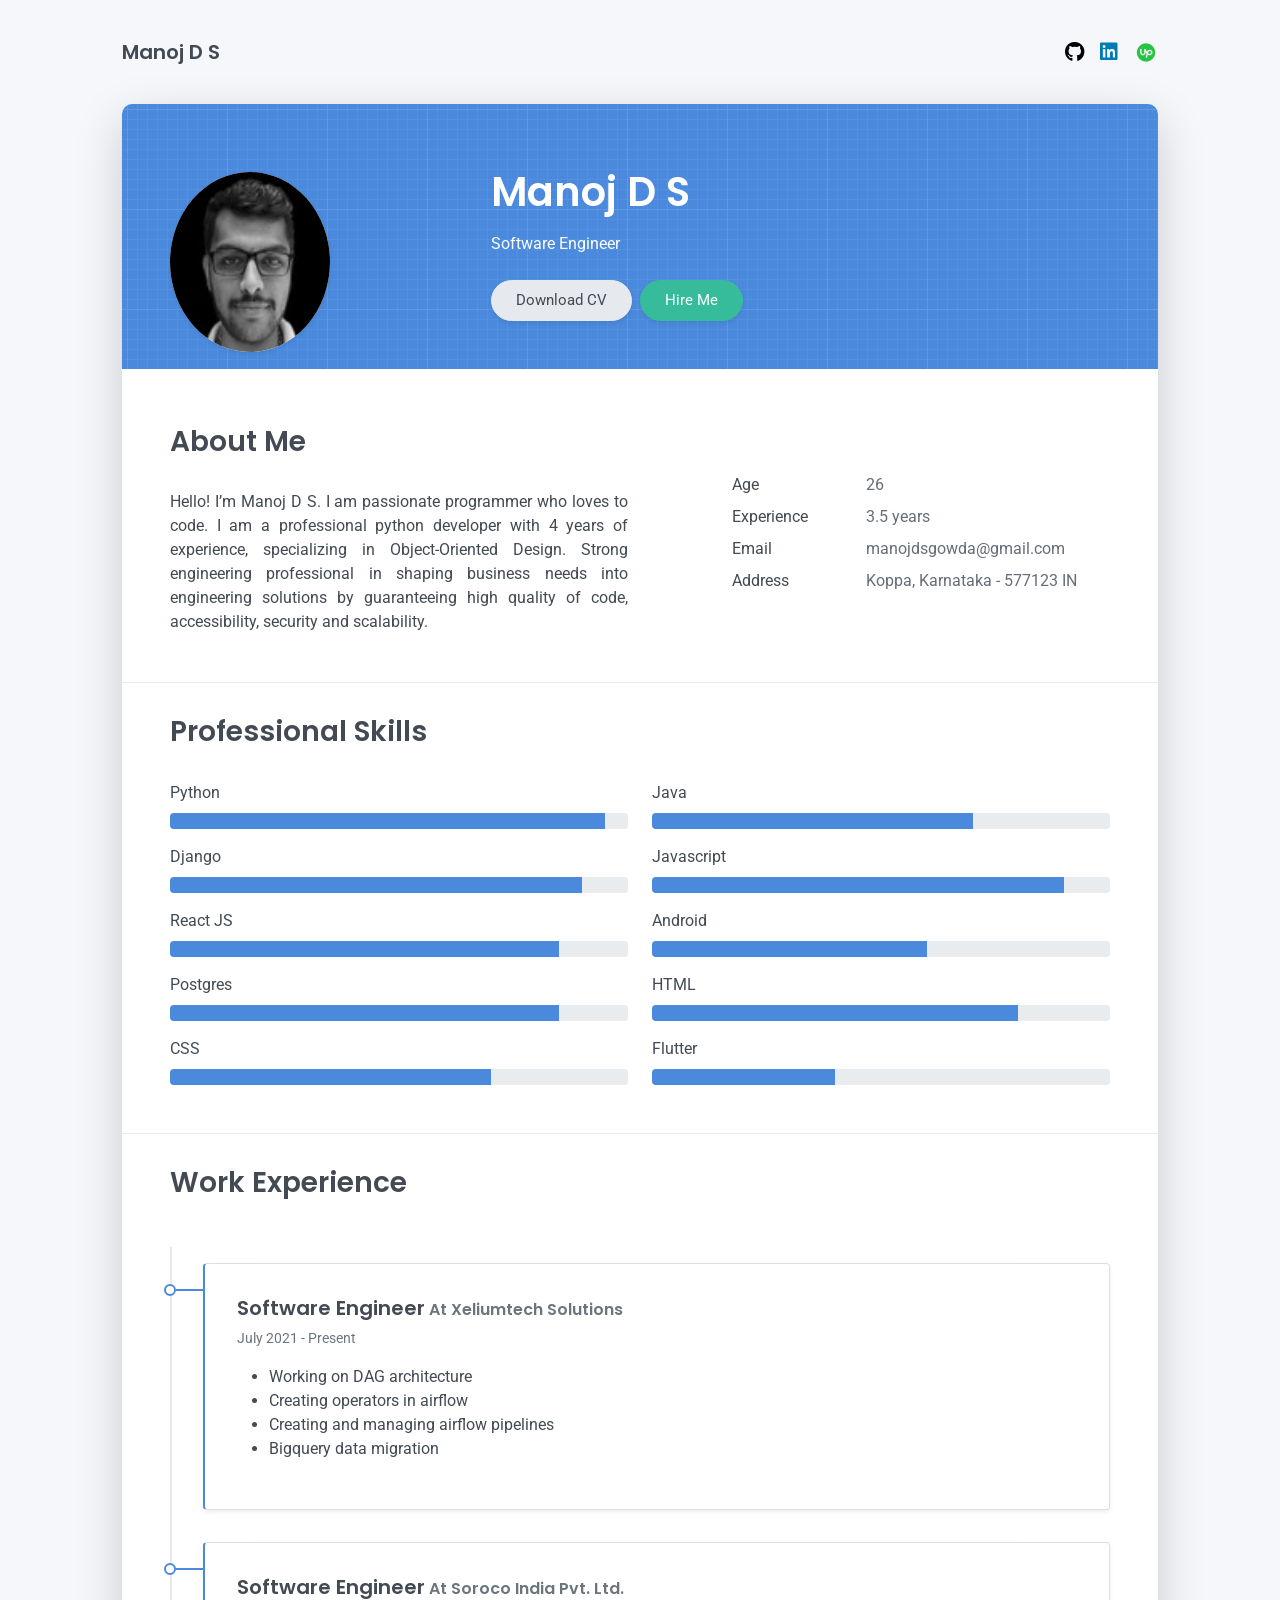
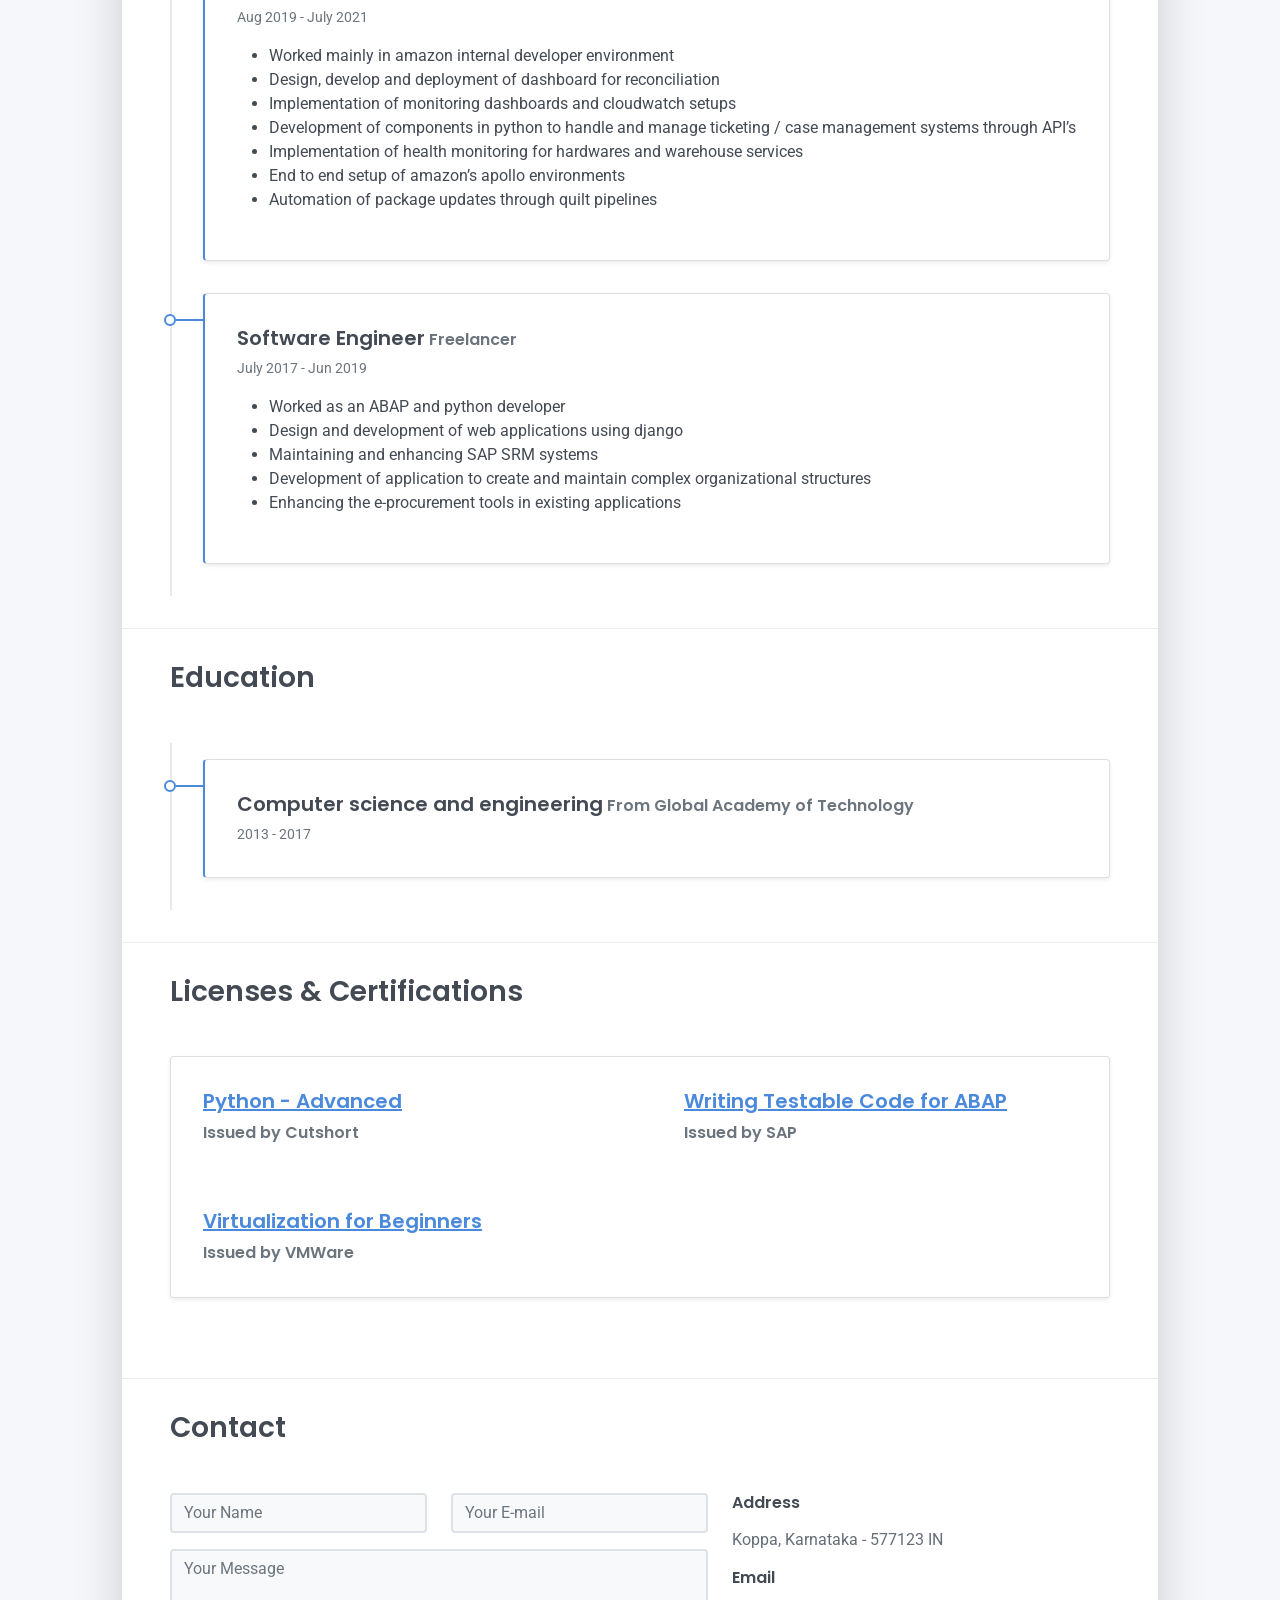
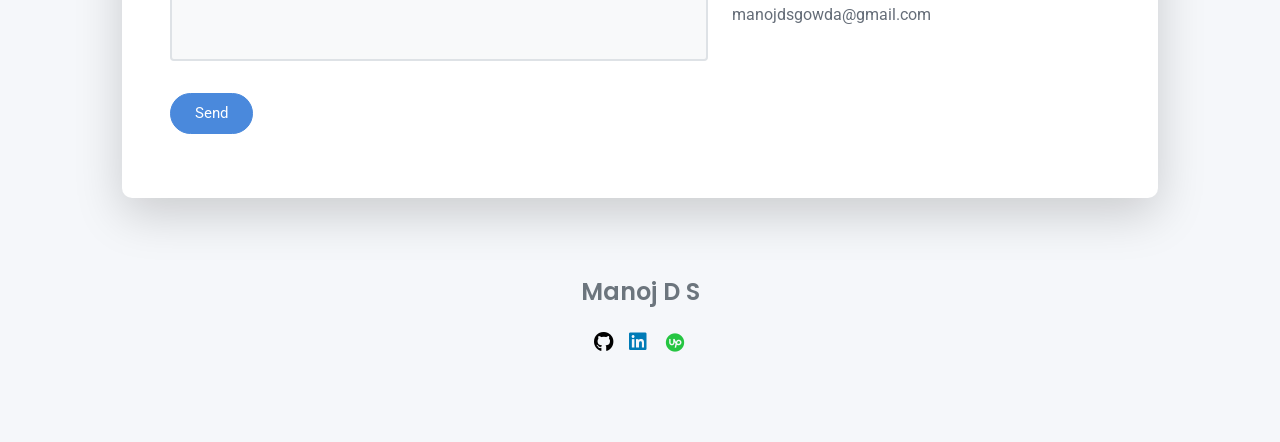
==== index.html @ 75ab3987 "Moving to site" ====
<!doctype html><html lang="en"><head><meta charset="utf-8"/><link rel="icon" href="/favicon.ico"/><meta name="viewport" content="width=device-width,initial-scale=1"/><meta name="theme-color" content="#000000"/><meta name="description" content="Profile of Ishwar Bhat"/><link rel="preconnect" href="https://fonts.gstatic.com" crossorigin="crossorigin"/><link rel="preload" as="style" href="https://fonts.googleapis.com/css2?family=Poppins:wght@600&amp;family=Roboto:wght@300;400;500;700&amp;display=swap"/><link rel="stylesheet" href="https://fonts.googleapis.com/css2?family=Poppins:wght@600&amp;family=Roboto:wght@300;400;500;700&amp;display=swap" media="print" onload='this.media="all"'/><noscript><link rel="stylesheet" href="https://fonts.googleapis.com/css2?family=Poppins:wght@600&amp;family=Roboto:wght@300;400;500;700&amp;display=swap"/></noscript><link href="static/css/font-awesome/css/all.min.css?ver=1.2.0" rel="stylesheet"/><link href="static/css/bootstrap.min.css?ver=1.2.0" rel="stylesheet"/><link href="static/css/aos.css?ver=1.2.0" rel="stylesheet"/><link href="static/css/main.css?ver=1.2.0" rel="stylesheet"/><link href="static/css/custom-fonts/custom-fonts.css" rel="stylesheet"/><title>Profile</title></head><body id="top"><noscript>You need to enable JavaScript to run this app.</noscript><div id="root"></div><script>!function(e){function r(r){for(var n,i,a=r[0],c=r[1],f=r[2],p=0,s=[];p<a.length;p++)i=a[p],Object.prototype.hasOwnProperty.call(o,i)&&o[i]&&s.push(o[i][0]),o[i]=0;for(n in c)Object.prototype.hasOwnProperty.call(c,n)&&(e[n]=c[n]);for(l&&l(r);s.length;)s.shift()();return u.push.apply(u,f||[]),t()}function t(){for(var e,r=0;r<u.length;r++){for(var t=u[r],n=!0,a=1;a<t.length;a++){var c=t[a];0!==o[c]&&(n=!1)}n&&(u.splice(r--,1),e=i(i.s=t[0]))}return e}var n={},o={1:0},u=[];function i(r){if(n[r])return n[r].exports;var t=n[r]={i:r,l:!1,exports:{}};return e[r].call(t.exports,t,t.exports,i),t.l=!0,t.exports}i.e=function(e){var r=[],t=o[e];if(0!==t)if(t)r.push(t[2]);else{var n=new Promise((function(r,n){t=o[e]=[r,n]}));r.push(t[2]=n);var u,a=document.createElement("script");a.charset="utf-8",a.timeout=120,i.nc&&a.setAttribute("nonce",i.nc),a.src=function(e){return i.p+"static/js/"+({}[e]||e)+"."+{3:"ff2fb2f6"}[e]+".chunk.js"}(e);var c=new Error;u=function(r){a.onerror=a.onload=null,clearTimeout(f);var t=o[e];if(0!==t){if(t){var n=r&&("load"===r.type?"missing":r.type),u=r&&r.target&&r.target.src;c.message="Loading chunk "+e+" failed.\n("+n+": "+u+")",c.name="ChunkLoadError",c.type=n,c.request=u,t[1](c)}o[e]=void 0}};var f=setTimeout((function(){u({type:"timeout",target:a})}),12e4);a.onerror=a.onload=u,document.head.appendChild(a)}return Promise.all(r)},i.m=e,i.c=n,i.d=function(e,r,t){i.o(e,r)||Object.defineProperty(e,r,{enumerable:!0,get:t})},i.r=function(e){"undefined"!=typeof Symbol&&Symbol.toStringTag&&Object.defineProperty(e,Symbol.toStringTag,{value:"Module"}),Object.defineProperty(e,"__esModule",{value:!0})},i.t=function(e,r){if(1&r&&(e=i(e)),8&r)return e;if(4&r&&"object"==typeof e&&e&&e.__esModule)return e;var t=Object.create(null);if(i.r(t),Object.defineProperty(t,"default",{enumerable:!0,value:e}),2&r&&"string"!=typeof e)for(var n in e)i.d(t,n,function(r){return e[r]}.bind(null,n));return t},i.n=function(e){var r=e&&e.__esModule?function(){return e.default}:function(){return e};return i.d(r,"a",r),r},i.o=function(e,r){return Object.prototype.hasOwnProperty.call(e,r)},i.p="/",i.oe=function(e){throw console.error(e),e};var a=this.webpackJsonpmyprofile=this.webpackJsonpmyprofile||[],c=a.push.bind(a);a.push=r,a=a.slice();for(var f=0;f<a.length;f++)r(a[f]);var l=c;t()}([])</script><script src="/static/js/2.5d75e3aa.chunk.js"></script><script src="/static/js/main.9710b7be.chunk.js"></script></body></html>
---- static/css/main.css ----
/* Buttons */
/* Inputs */
/* Timeline custom component */
.timeline {
  border-left: 2px solid #e6e9ed;
  padding: 1rem 0;
}

.timeline-card {
  position: relative;
  margin-left: 31px;
  border-left: 2px solid;
  margin-bottom: 2rem;
}

.timeline-card:last-child {
  margin-bottom: 1rem;
}

.timeline-card:before {
  content: "";
  display: inline-block;
  position: absolute;
  background-color: #fff;
  border-radius: 10px;
  width: 12px;
  height: 12px;
  top: 20px;
  left: -41px;
  border: 2px solid;
  z-index: 2;
}

.timeline-card:after {
  content: "";
  display: inline-block;
  position: absolute;
  background-color: currentColor;
  width: 29px;
  height: 2px;
  top: 25px;
  left: -29px;
  z-index: 1;
}

.timeline-card-primary {
  border-left-color: #4a89dc;
}

.timeline-card-primary:before {
  border-color: #4a89dc;
}

.timeline-card-primary:after {
  background-color: #4a89dc;
}

.timeline-card-success {
  border-left-color: #37bc9b;
}

.timeline-card-success:before {
  border-color: #37bc9b;
}

.timeline-card-success:after {
  background-color: #37bc9b;
}

html {
  scroll-behavior: smooth;
}

.site-title {
  font-size: 1.25rem;
  line-height: 2.5rem;
}

.nav-link {
  padding: 0;
  font-size: 1.25rem;
  line-height: 2.5rem;
  color: rgba(0, 0, 0, 0.5);
}

.nav-link:hover,
.nav-link:focus,
.active .nav-link {
  color: rgba(0, 0, 0, 0.8);
}

.nav-item + .nav-item {
  margin-left: 1rem;
}

.cover {
  border-radius: 10px;
}

.cover-bg {
  background-color: #4a89dc;
  background-image: url("data:image/svg+xml,%3Csvg xmlns='http://www.w3.org/2000/svg' width='100' height='100' viewBox='0 0 100 100'%3E%3Cg fill-rule='evenodd'%3E%3Cg fill='%23ffffff' fill-opacity='0.12'%3E%3Cpath opacity='.5' d='M96 [base64] 0v-9h-9v9h9zm-10 0v-9h-9v9h9zm-10 0v-9h-9v9h9zm-10 0v-9h-9v9h9zm-10 0v-9h-9v9h9zm-10 0v-9h-9v9h9zm-10 0v-9h-9v9h9zm-10 0v-9h-9v9h9zm-9-10h9v-9h-9v9zm10 0h9v-9h-9v9zm10 0h9v-9h-9v9zm10 0h9v-9h-9v9zm10 0h9v-9h-9v9zm10 0h9v-9h-9v9zm10 0h9v-9h-9v9zm10 0h9v-9h-9v9zm9-10v-9h-9v9h9zm-10 0v-9h-9v9h9zm-10 0v-9h-9v9h9zm-10 0v-9h-9v9h9zm-10 0v-9h-9v9h9zm-10 0v-9h-9v9h9zm-10 0v-9h-9v9h9zm-10 0v-9h-9v9h9zm-9-10h9v-9h-9v9zm10 0h9v-9h-9v9zm10 0h9v-9h-9v9zm10 0h9v-9h-9v9zm10 0h9v-9h-9v9zm10 0h9v-9h-9v9zm10 0h9v-9h-9v9zm10 0h9v-9h-9v9zm9-10v-9h-9v9h9zm-10 0v-9h-9v9h9zm-10 0v-9h-9v9h9zm-10 0v-9h-9v9h9zm-10 0v-9h-9v9h9zm-10 0v-9h-9v9h9zm-10 0v-9h-9v9h9zm-10 0v-9h-9v9h9zm-9-10h9v-9h-9v9zm10 0h9v-9h-9v9zm10 0h9v-9h-9v9zm10 0h9v-9h-9v9zm10 0h9v-9h-9v9zm10 0h9v-9h-9v9zm10 0h9v-9h-9v9zm10 0h9v-9h-9v9zm9-10v-9h-9v9h9zm-10 0v-9h-9v9h9zm-10 0v-9h-9v9h9zm-10 0v-9h-9v9h9zm-10 0v-9h-9v9h9zm-10 0v-9h-9v9h9zm-10 0v-9h-9v9h9zm-10 0v-9h-9v9h9zm-9-10h9v-9h-9v9zm10 0h9v-9h-9v9zm10 0h9v-9h-9v9zm10 0h9v-9h-9v9zm10 0h9v-9h-9v9zm10 0h9v-9h-9v9zm10 0h9v-9h-9v9zm10 0h9v-9h-9v9z'/%3E%3Cpath d='M6 5V0H5v5H0v1h5v94h1V6h94V5H6z'/%3E%3C/g%3E%3C/g%3E%3C/svg%3E");
  border-radius: 10px 10px 0 0;
}

.avatar {
  width: 160px;
  height: 180px;
  margin-top: 20px;
  text-align: center;
  margin-left: auto;
  margin-right: auto;
  border-radius: 50%;
}

.avatar img {
  /* Safari 6.0 - 9.0 */
  width: 160px;
  height: 180px;
  filter: grayscale(100%);
  border-radius: 50%;
}

footer a:not(.nav-link) {
  color: inherit;
  border-bottom: 1px dashed;
  text-decoration: none;
  cursor: pointer;
}

@media (min-width: 48em) {
  .site-title {
    float: left;
  }
  .site-nav {
    float: right;
  }
  .avatar {
    margin-bottom: -80px;
    margin-left: 0;
  }
}

@media print {
  body {
    background-color: #fff;
  }
  .container {
    width: auto;
    max-width: 100%;
    padding: 0;
  }
  .cover,
  .cover-bg {
    border-radius: 0;
  }
  .cover.shadow-lg {
    box-shadow: none !important;
  }
  .cover-bg {
    padding: 5rem !important;
    padding-bottom: 10px !important;
  }
  .avatar {
    margin-top: -10px;
  }
  .about-section {
    padding: 6.5rem 5rem 2rem !important;
  }
  .skills-section,
  .work-experience-section,
  .education-section,
  .contant-section {
    padding: 1.5rem 5rem 2rem !important;
  }
  .page-break {
    padding-top: 5rem;
    page-break-before: always;
  }
}
---- static/css/custom-fonts/custom-fonts.css ----
/* Here you have to specified the path to the fontchid.ttf font */
@font-face {
  font-family: "fontchido";
  src: url("fonts/fontchido.ttf");
}

[class^="ic-"],
[class*=" ic-"] {
  /* use !important to prevent issues with browser extensions that change fonts */
  font-family: "fontchido" !important;
  speak: none;
  font-style: normal;
  font-weight: normal;
  font-variant: normal;
  text-transform: none;
  line-height: 1;
  font-size: 1.5rem;
  /* Better Font Rendering =========== */
  -webkit-font-smoothing: antialiased;
  -moz-osx-font-smoothing: grayscale;
}

.ic-archlinux:before {
  content: "\0041";
}

.ic-archlinux-circle:before {
  content: "\0042";
}

.ic-upwork:before {
  content: "\0043";
}

.ic-upwork-circle:before {
  content: "\0044";
}

.ic-dotnet:before {
  content: "\0045";
}

.ic-codeigniter:before {
  content: "\0046";
}

.ic-laravel:before {
  content: "\0047";
}

.ic-taxcloud:before {
  content: "\0048";
}

.ic-chep:before {
  content: "\0049";
}

.ic-linux-tux:before {
  content: "\004A";
}

.ic-bash:before {
  content: "\004B";
}
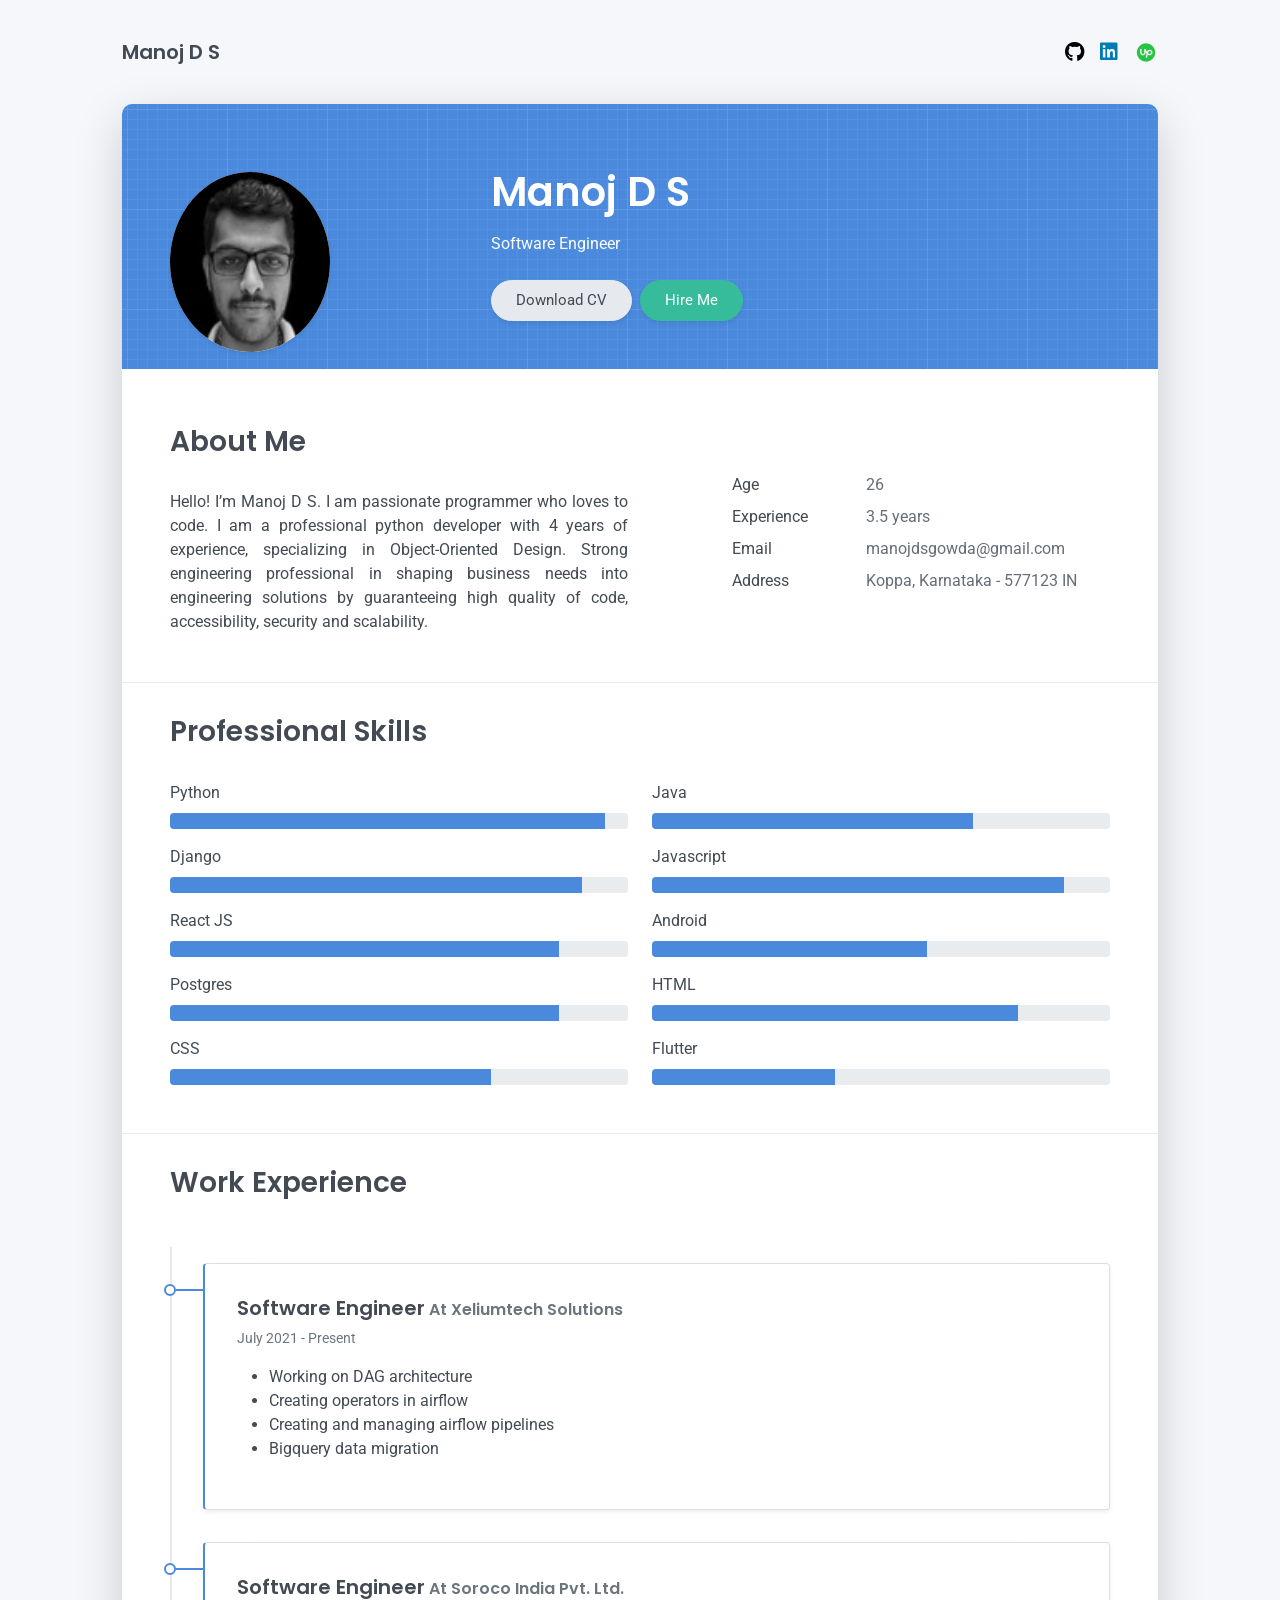
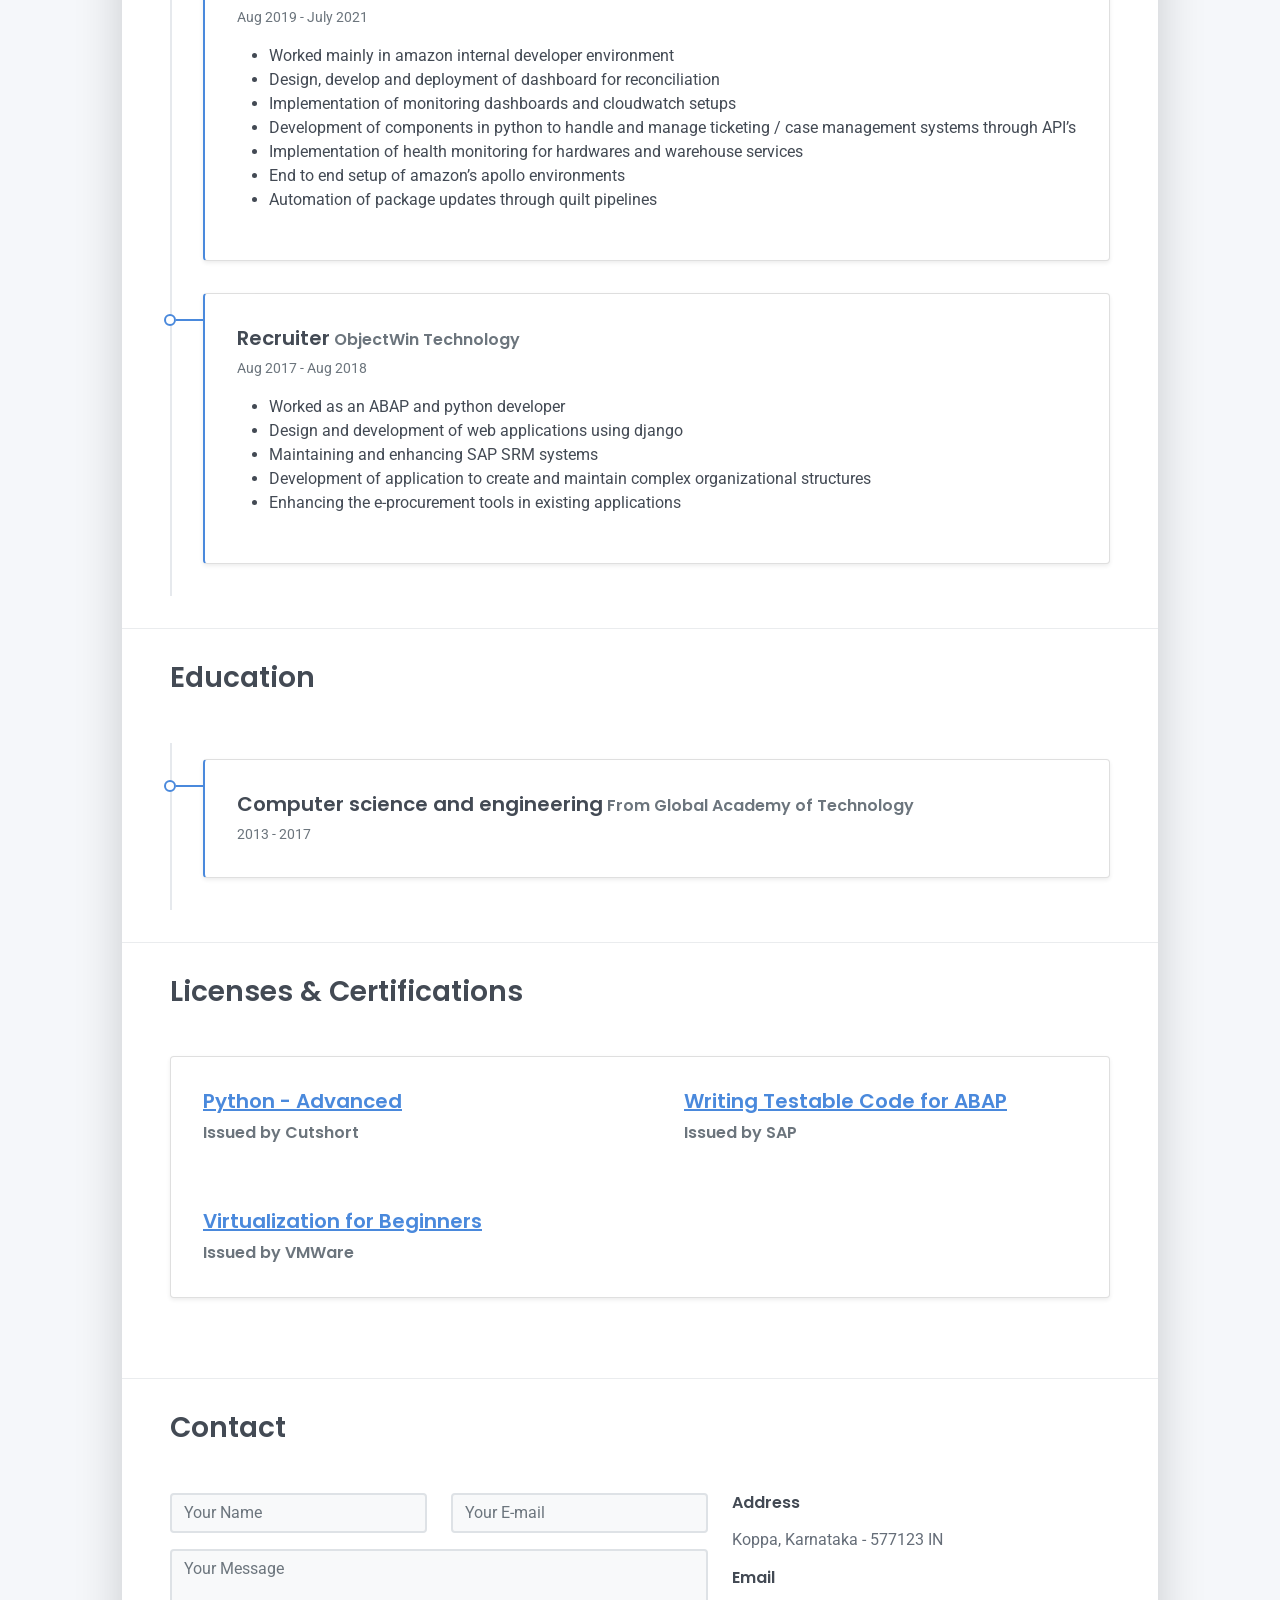
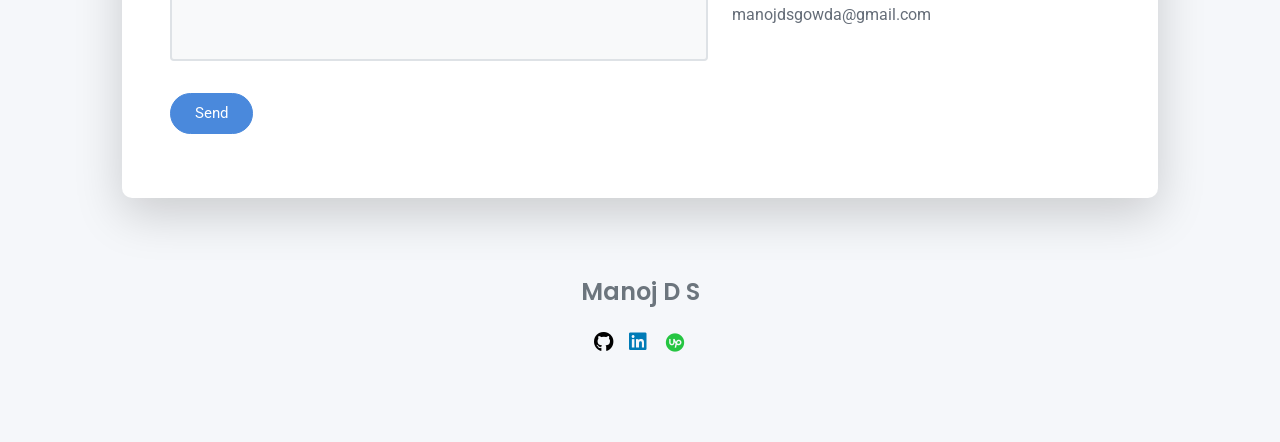
==== commit 9c9e1a7c: "changes" ====
--- a/index.html
+++ b/index.html
@@ -1 +1 @@
-<!doctype html><html lang="en"><head><meta charset="utf-8"/><link rel="icon" href="/favicon.ico"/><meta name="viewport" content="width=device-width,initial-scale=1"/><meta name="theme-color" content="#000000"/><meta name="description" content="Profile of Ishwar Bhat"/><link rel="preconnect" href="https://fonts.gstatic.com" crossorigin="crossorigin"/><link rel="preload" as="style" href="https://fonts.googleapis.com/css2?family=Poppins:wght@600&amp;family=Roboto:wght@300;400;500;700&amp;display=swap"/><link rel="stylesheet" href="https://fonts.googleapis.com/css2?family=Poppins:wght@600&amp;family=Roboto:wght@300;400;500;700&amp;display=swap" media="print" onload='this.media="all"'/><noscript><link rel="stylesheet" href="https://fonts.googleapis.com/css2?family=Poppins:wght@600&amp;family=Roboto:wght@300;400;500;700&amp;display=swap"/></noscript><link href="static/css/font-awesome/css/all.min.css?ver=1.2.0" rel="stylesheet"/><link href="static/css/bootstrap.min.css?ver=1.2.0" rel="stylesheet"/><link href="static/css/aos.css?ver=1.2.0" rel="stylesheet"/><link href="static/css/main.css?ver=1.2.0" rel="stylesheet"/><link href="static/css/custom-fonts/custom-fonts.css" rel="stylesheet"/><title>Profile</title></head><body id="top"><noscript>You need to enable JavaScript to run this app.</noscript><div id="root"></div><script>!function(e){function r(r){for(var n,i,a=r[0],c=r[1],f=r[2],p=0,s=[];p<a.length;p++)i=a[p],Object.prototype.hasOwnProperty.call(o,i)&&o[i]&&s.push(o[i][0]),o[i]=0;for(n in c)Object.prototype.hasOwnProperty.call(c,n)&&(e[n]=c[n]);for(l&&l(r);s.length;)s.shift()();return u.push.apply(u,f||[]),t()}function t(){for(var e,r=0;r<u.length;r++){for(var t=u[r],n=!0,a=1;a<t.length;a++){var c=t[a];0!==o[c]&&(n=!1)}n&&(u.splice(r--,1),e=i(i.s=t[0]))}return e}var n={},o={1:0},u=[];function i(r){if(n[r])return n[r].exports;var t=n[r]={i:r,l:!1,exports:{}};return e[r].call(t.exports,t,t.exports,i),t.l=!0,t.exports}i.e=function(e){var r=[],t=o[e];if(0!==t)if(t)r.push(t[2]);else{var n=new Promise((function(r,n){t=o[e]=[r,n]}));r.push(t[2]=n);var u,a=document.createElement("script");a.charset="utf-8",a.timeout=120,i.nc&&a.setAttribute("nonce",i.nc),a.src=function(e){return i.p+"static/js/"+({}[e]||e)+"."+{3:"ff2fb2f6"}[e]+".chunk.js"}(e);var c=new Error;u=function(r){a.onerror=a.onload=null,clearTimeout(f);var t=o[e];if(0!==t){if(t){var n=r&&("load"===r.type?"missing":r.type),u=r&&r.target&&r.target.src;c.message="Loading chunk "+e+" failed.\n("+n+": "+u+")",c.name="ChunkLoadError",c.type=n,c.request=u,t[1](c)}o[e]=void 0}};var f=setTimeout((function(){u({type:"timeout",target:a})}),12e4);a.onerror=a.onload=u,document.head.appendChild(a)}return Promise.all(r)},i.m=e,i.c=n,i.d=function(e,r,t){i.o(e,r)||Object.defineProperty(e,r,{enumerable:!0,get:t})},i.r=function(e){"undefined"!=typeof Symbol&&Symbol.toStringTag&&Object.defineProperty(e,Symbol.toStringTag,{value:"Module"}),Object.defineProperty(e,"__esModule",{value:!0})},i.t=function(e,r){if(1&r&&(e=i(e)),8&r)return e;if(4&r&&"object"==typeof e&&e&&e.__esModule)return e;var t=Object.create(null);if(i.r(t),Object.defineProperty(t,"default",{enumerable:!0,value:e}),2&r&&"string"!=typeof e)for(var n in e)i.d(t,n,function(r){return e[r]}.bind(null,n));return t},i.n=function(e){var r=e&&e.__esModule?function(){return e.default}:function(){return e};return i.d(r,"a",r),r},i.o=function(e,r){return Object.prototype.hasOwnProperty.call(e,r)},i.p="/",i.oe=function(e){throw console.error(e),e};var a=this.webpackJsonpmyprofile=this.webpackJsonpmyprofile||[],c=a.push.bind(a);a.push=r,a=a.slice();for(var f=0;f<a.length;f++)r(a[f]);var l=c;t()}([])</script><script src="/static/js/2.5d75e3aa.chunk.js"></script><script src="/static/js/main.9710b7be.chunk.js"></script></body></html>+<!doctype html><html lang="en"><head><meta charset="utf-8"/><link rel="icon" href="/favicon.ico"/><meta name="viewport" content="width=device-width,initial-scale=1"/><meta name="theme-color" content="#000000"/><meta name="description" content="Profile of Ishwar Bhat"/><link rel="preconnect" href="https://fonts.gstatic.com" crossorigin="crossorigin"/><link rel="preload" as="style" href="https://fonts.googleapis.com/css2?family=Poppins:wght@600&amp;family=Roboto:wght@300;400;500;700&amp;display=swap"/><link rel="stylesheet" href="https://fonts.googleapis.com/css2?family=Poppins:wght@600&amp;family=Roboto:wght@300;400;500;700&amp;display=swap" media="print" onload='this.media="all"'/><noscript><link rel="stylesheet" href="https://fonts.googleapis.com/css2?family=Poppins:wght@600&amp;family=Roboto:wght@300;400;500;700&amp;display=swap"/></noscript><link href="static/css/font-awesome/css/all.min.css?ver=1.2.0" rel="stylesheet"/><link href="static/css/bootstrap.min.css?ver=1.2.0" rel="stylesheet"/><link href="static/css/aos.css?ver=1.2.0" rel="stylesheet"/><link href="static/css/main.css?ver=1.2.0" rel="stylesheet"/><link href="static/css/custom-fonts/custom-fonts.css" rel="stylesheet"/><title>Profile</title></head><body id="top"><noscript>You need to enable JavaScript to run this app.</noscript><div id="root"></div><script>!function(e){function r(r){for(var n,i,a=r[0],c=r[1],f=r[2],p=0,s=[];p<a.length;p++)i=a[p],Object.prototype.hasOwnProperty.call(o,i)&&o[i]&&s.push(o[i][0]),o[i]=0;for(n in c)Object.prototype.hasOwnProperty.call(c,n)&&(e[n]=c[n]);for(l&&l(r);s.length;)s.shift()();return u.push.apply(u,f||[]),t()}function t(){for(var e,r=0;r<u.length;r++){for(var t=u[r],n=!0,a=1;a<t.length;a++){var c=t[a];0!==o[c]&&(n=!1)}n&&(u.splice(r--,1),e=i(i.s=t[0]))}return e}var n={},o={1:0},u=[];function i(r){if(n[r])return n[r].exports;var t=n[r]={i:r,l:!1,exports:{}};return e[r].call(t.exports,t,t.exports,i),t.l=!0,t.exports}i.e=function(e){var r=[],t=o[e];if(0!==t)if(t)r.push(t[2]);else{var n=new Promise((function(r,n){t=o[e]=[r,n]}));r.push(t[2]=n);var u,a=document.createElement("script");a.charset="utf-8",a.timeout=120,i.nc&&a.setAttribute("nonce",i.nc),a.src=function(e){return i.p+"static/js/"+({}[e]||e)+"."+{3:"ff2fb2f6"}[e]+".chunk.js"}(e);var c=new Error;u=function(r){a.onerror=a.onload=null,clearTimeout(f);var t=o[e];if(0!==t){if(t){var n=r&&("load"===r.type?"missing":r.type),u=r&&r.target&&r.target.src;c.message="Loading chunk "+e+" failed.\n("+n+": "+u+")",c.name="ChunkLoadError",c.type=n,c.request=u,t[1](c)}o[e]=void 0}};var f=setTimeout((function(){u({type:"timeout",target:a})}),12e4);a.onerror=a.onload=u,document.head.appendChild(a)}return Promise.all(r)},i.m=e,i.c=n,i.d=function(e,r,t){i.o(e,r)||Object.defineProperty(e,r,{enumerable:!0,get:t})},i.r=function(e){"undefined"!=typeof Symbol&&Symbol.toStringTag&&Object.defineProperty(e,Symbol.toStringTag,{value:"Module"}),Object.defineProperty(e,"__esModule",{value:!0})},i.t=function(e,r){if(1&r&&(e=i(e)),8&r)return e;if(4&r&&"object"==typeof e&&e&&e.__esModule)return e;var t=Object.create(null);if(i.r(t),Object.defineProperty(t,"default",{enumerable:!0,value:e}),2&r&&"string"!=typeof e)for(var n in e)i.d(t,n,function(r){return e[r]}.bind(null,n));return t},i.n=function(e){var r=e&&e.__esModule?function(){return e.default}:function(){return e};return i.d(r,"a",r),r},i.o=function(e,r){return Object.prototype.hasOwnProperty.call(e,r)},i.p="/",i.oe=function(e){throw console.error(e),e};var a=this.webpackJsonpmyprofile=this.webpackJsonpmyprofile||[],c=a.push.bind(a);a.push=r,a=a.slice();for(var f=0;f<a.length;f++)r(a[f]);var l=c;t()}([])</script><script src="/static/js/2.5d75e3aa.chunk.js"></script><script src="/static/js/main.d5e25666.chunk.js"></script></body></html>
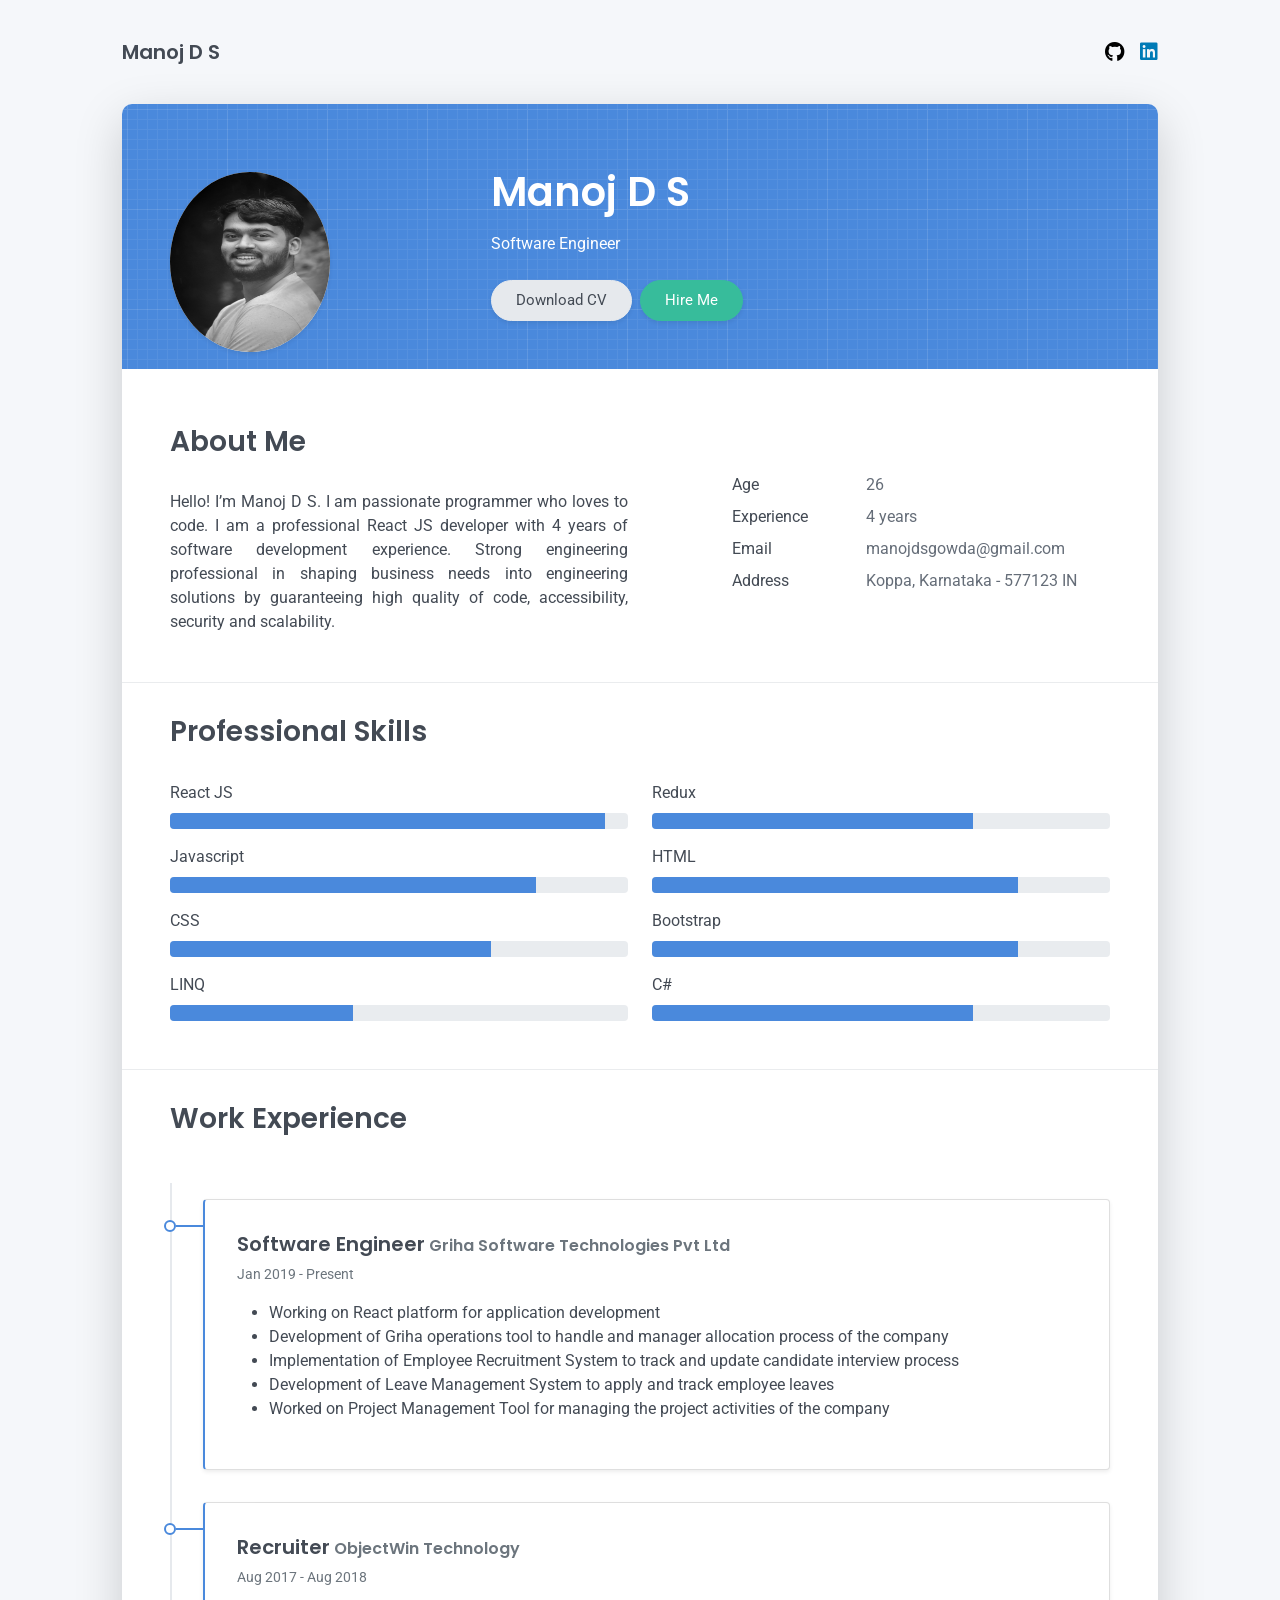
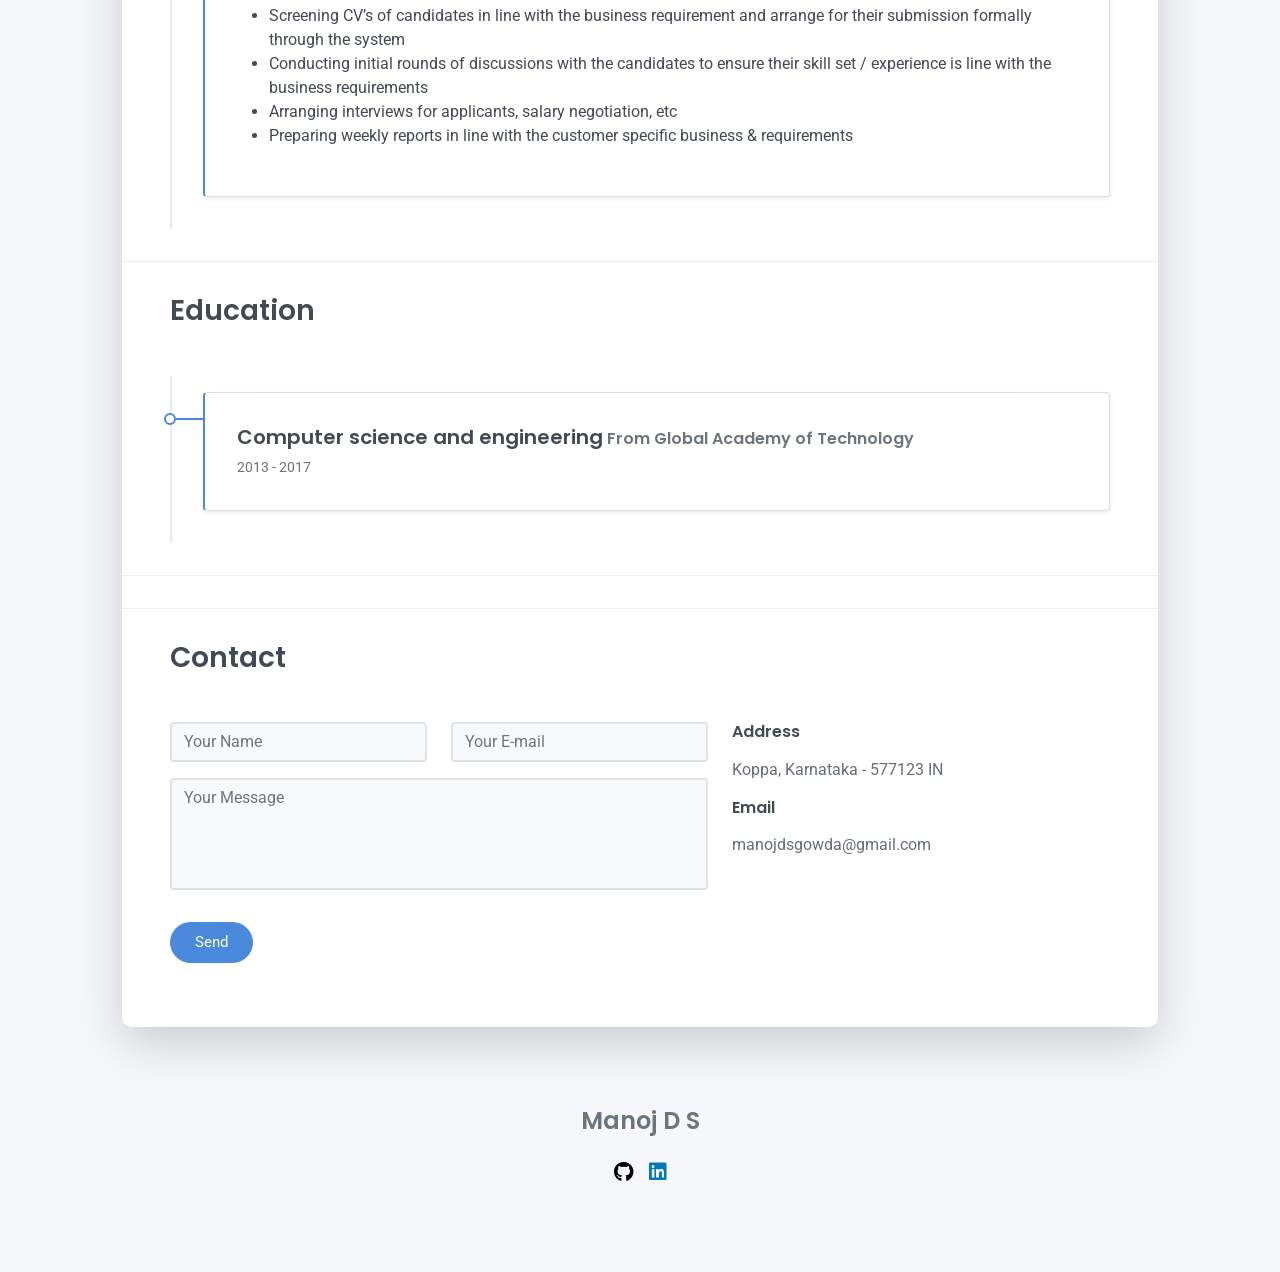
==== commit d64bdba6: "Site updating" ====
--- a/index.html
+++ b/index.html
@@ -1 +1 @@
-<!doctype html><html lang="en"><head><meta charset="utf-8"/><link rel="icon" href="/favicon.ico"/><meta name="viewport" content="width=device-width,initial-scale=1"/><meta name="theme-color" content="#000000"/><meta name="description" content="Profile of Ishwar Bhat"/><link rel="preconnect" href="https://fonts.gstatic.com" crossorigin="crossorigin"/><link rel="preload" as="style" href="https://fonts.googleapis.com/css2?family=Poppins:wght@600&amp;family=Roboto:wght@300;400;500;700&amp;display=swap"/><link rel="stylesheet" href="https://fonts.googleapis.com/css2?family=Poppins:wght@600&amp;family=Roboto:wght@300;400;500;700&amp;display=swap" media="print" onload='this.media="all"'/><noscript><link rel="stylesheet" href="https://fonts.googleapis.com/css2?family=Poppins:wght@600&amp;family=Roboto:wght@300;400;500;700&amp;display=swap"/></noscript><link href="static/css/font-awesome/css/all.min.css?ver=1.2.0" rel="stylesheet"/><link href="static/css/bootstrap.min.css?ver=1.2.0" rel="stylesheet"/><link href="static/css/aos.css?ver=1.2.0" rel="stylesheet"/><link href="static/css/main.css?ver=1.2.0" rel="stylesheet"/><link href="static/css/custom-fonts/custom-fonts.css" rel="stylesheet"/><title>Profile</title></head><body id="top"><noscript>You need to enable JavaScript to run this app.</noscript><div id="root"></div><script>!function(e){function r(r){for(var n,i,a=r[0],c=r[1],f=r[2],p=0,s=[];p<a.length;p++)i=a[p],Object.prototype.hasOwnProperty.call(o,i)&&o[i]&&s.push(o[i][0]),o[i]=0;for(n in c)Object.prototype.hasOwnProperty.call(c,n)&&(e[n]=c[n]);for(l&&l(r);s.length;)s.shift()();return u.push.apply(u,f||[]),t()}function t(){for(var e,r=0;r<u.length;r++){for(var t=u[r],n=!0,a=1;a<t.length;a++){var c=t[a];0!==o[c]&&(n=!1)}n&&(u.splice(r--,1),e=i(i.s=t[0]))}return e}var n={},o={1:0},u=[];function i(r){if(n[r])return n[r].exports;var t=n[r]={i:r,l:!1,exports:{}};return e[r].call(t.exports,t,t.exports,i),t.l=!0,t.exports}i.e=function(e){var r=[],t=o[e];if(0!==t)if(t)r.push(t[2]);else{var n=new Promise((function(r,n){t=o[e]=[r,n]}));r.push(t[2]=n);var u,a=document.createElement("script");a.charset="utf-8",a.timeout=120,i.nc&&a.setAttribute("nonce",i.nc),a.src=function(e){return i.p+"static/js/"+({}[e]||e)+"."+{3:"ff2fb2f6"}[e]+".chunk.js"}(e);var c=new Error;u=function(r){a.onerror=a.onload=null,clearTimeout(f);var t=o[e];if(0!==t){if(t){var n=r&&("load"===r.type?"missing":r.type),u=r&&r.target&&r.target.src;c.message="Loading chunk "+e+" failed.\n("+n+": "+u+")",c.name="ChunkLoadError",c.type=n,c.request=u,t[1](c)}o[e]=void 0}};var f=setTimeout((function(){u({type:"timeout",target:a})}),12e4);a.onerror=a.onload=u,document.head.appendChild(a)}return Promise.all(r)},i.m=e,i.c=n,i.d=function(e,r,t){i.o(e,r)||Object.defineProperty(e,r,{enumerable:!0,get:t})},i.r=function(e){"undefined"!=typeof Symbol&&Symbol.toStringTag&&Object.defineProperty(e,Symbol.toStringTag,{value:"Module"}),Object.defineProperty(e,"__esModule",{value:!0})},i.t=function(e,r){if(1&r&&(e=i(e)),8&r)return e;if(4&r&&"object"==typeof e&&e&&e.__esModule)return e;var t=Object.create(null);if(i.r(t),Object.defineProperty(t,"default",{enumerable:!0,value:e}),2&r&&"string"!=typeof e)for(var n in e)i.d(t,n,function(r){return e[r]}.bind(null,n));return t},i.n=function(e){var r=e&&e.__esModule?function(){return e.default}:function(){return e};return i.d(r,"a",r),r},i.o=function(e,r){return Object.prototype.hasOwnProperty.call(e,r)},i.p="/",i.oe=function(e){throw console.error(e),e};var a=this.webpackJsonpmyprofile=this.webpackJsonpmyprofile||[],c=a.push.bind(a);a.push=r,a=a.slice();for(var f=0;f<a.length;f++)r(a[f]);var l=c;t()}([])</script><script src="/static/js/2.5d75e3aa.chunk.js"></script><script src="/static/js/main.d5e25666.chunk.js"></script></body></html>+<!doctype html><html lang="en"><head><meta charset="utf-8"/><link rel="icon" href="/favicon.ico"/><meta name="viewport" content="width=device-width,initial-scale=1"/><meta name="theme-color" content="#000000"/><meta name="description" content="Profile of Ishwar Bhat"/><link rel="preconnect" href="https://fonts.gstatic.com" crossorigin="crossorigin"/><link rel="preload" as="style" href="https://fonts.googleapis.com/css2?family=Poppins:wght@600&amp;family=Roboto:wght@300;400;500;700&amp;display=swap"/><link rel="stylesheet" href="https://fonts.googleapis.com/css2?family=Poppins:wght@600&amp;family=Roboto:wght@300;400;500;700&amp;display=swap" media="print" onload='this.media="all"'/><noscript><link rel="stylesheet" href="https://fonts.googleapis.com/css2?family=Poppins:wght@600&amp;family=Roboto:wght@300;400;500;700&amp;display=swap"/></noscript><link href="static/css/font-awesome/css/all.min.css?ver=1.2.0" rel="stylesheet"/><link href="static/css/bootstrap.min.css?ver=1.2.0" rel="stylesheet"/><link href="static/css/aos.css?ver=1.2.0" rel="stylesheet"/><link href="static/css/main.css?ver=1.2.0" rel="stylesheet"/><link href="static/css/custom-fonts/custom-fonts.css" rel="stylesheet"/><title>Profile</title></head><body id="top"><noscript>You need to enable JavaScript to run this app.</noscript><div id="root"></div><script>!function(e){function r(r){for(var n,i,a=r[0],c=r[1],f=r[2],p=0,s=[];p<a.length;p++)i=a[p],Object.prototype.hasOwnProperty.call(o,i)&&o[i]&&s.push(o[i][0]),o[i]=0;for(n in c)Object.prototype.hasOwnProperty.call(c,n)&&(e[n]=c[n]);for(l&&l(r);s.length;)s.shift()();return u.push.apply(u,f||[]),t()}function t(){for(var e,r=0;r<u.length;r++){for(var t=u[r],n=!0,a=1;a<t.length;a++){var c=t[a];0!==o[c]&&(n=!1)}n&&(u.splice(r--,1),e=i(i.s=t[0]))}return e}var n={},o={1:0},u=[];function i(r){if(n[r])return n[r].exports;var t=n[r]={i:r,l:!1,exports:{}};return e[r].call(t.exports,t,t.exports,i),t.l=!0,t.exports}i.e=function(e){var r=[],t=o[e];if(0!==t)if(t)r.push(t[2]);else{var n=new Promise((function(r,n){t=o[e]=[r,n]}));r.push(t[2]=n);var u,a=document.createElement("script");a.charset="utf-8",a.timeout=120,i.nc&&a.setAttribute("nonce",i.nc),a.src=function(e){return i.p+"static/js/"+({}[e]||e)+"."+{3:"ff2fb2f6"}[e]+".chunk.js"}(e);var c=new Error;u=function(r){a.onerror=a.onload=null,clearTimeout(f);var t=o[e];if(0!==t){if(t){var n=r&&("load"===r.type?"missing":r.type),u=r&&r.target&&r.target.src;c.message="Loading chunk "+e+" failed.\n("+n+": "+u+")",c.name="ChunkLoadError",c.type=n,c.request=u,t[1](c)}o[e]=void 0}};var f=setTimeout((function(){u({type:"timeout",target:a})}),12e4);a.onerror=a.onload=u,document.head.appendChild(a)}return Promise.all(r)},i.m=e,i.c=n,i.d=function(e,r,t){i.o(e,r)||Object.defineProperty(e,r,{enumerable:!0,get:t})},i.r=function(e){"undefined"!=typeof Symbol&&Symbol.toStringTag&&Object.defineProperty(e,Symbol.toStringTag,{value:"Module"}),Object.defineProperty(e,"__esModule",{value:!0})},i.t=function(e,r){if(1&r&&(e=i(e)),8&r)return e;if(4&r&&"object"==typeof e&&e&&e.__esModule)return e;var t=Object.create(null);if(i.r(t),Object.defineProperty(t,"default",{enumerable:!0,value:e}),2&r&&"string"!=typeof e)for(var n in e)i.d(t,n,function(r){return e[r]}.bind(null,n));return t},i.n=function(e){var r=e&&e.__esModule?function(){return e.default}:function(){return e};return i.d(r,"a",r),r},i.o=function(e,r){return Object.prototype.hasOwnProperty.call(e,r)},i.p="/",i.oe=function(e){throw console.error(e),e};var a=this.webpackJsonpmyprofile=this.webpackJsonpmyprofile||[],c=a.push.bind(a);a.push=r,a=a.slice();for(var f=0;f<a.length;f++)r(a[f]);var l=c;t()}([])</script><script src="/static/js/2.5d75e3aa.chunk.js"></script><script src="/static/js/main.1e1d3770.chunk.js"></script></body></html>
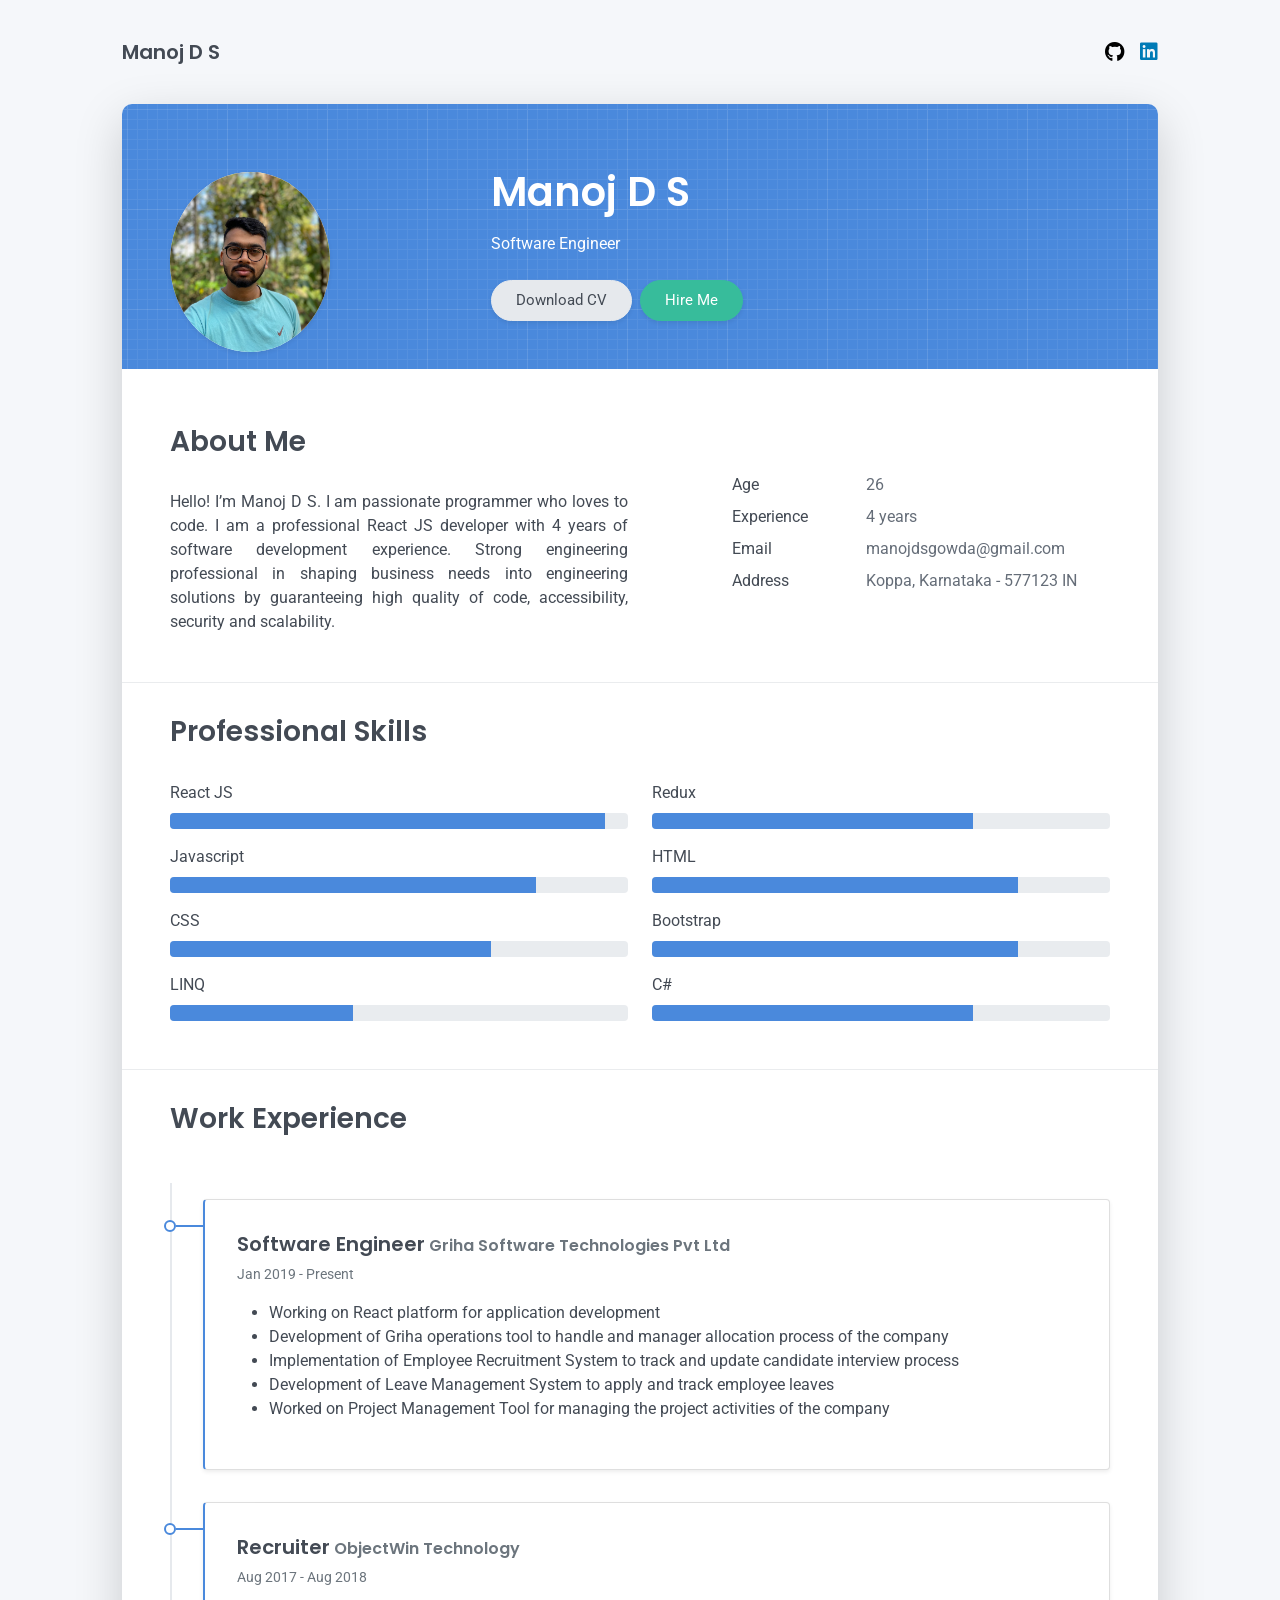
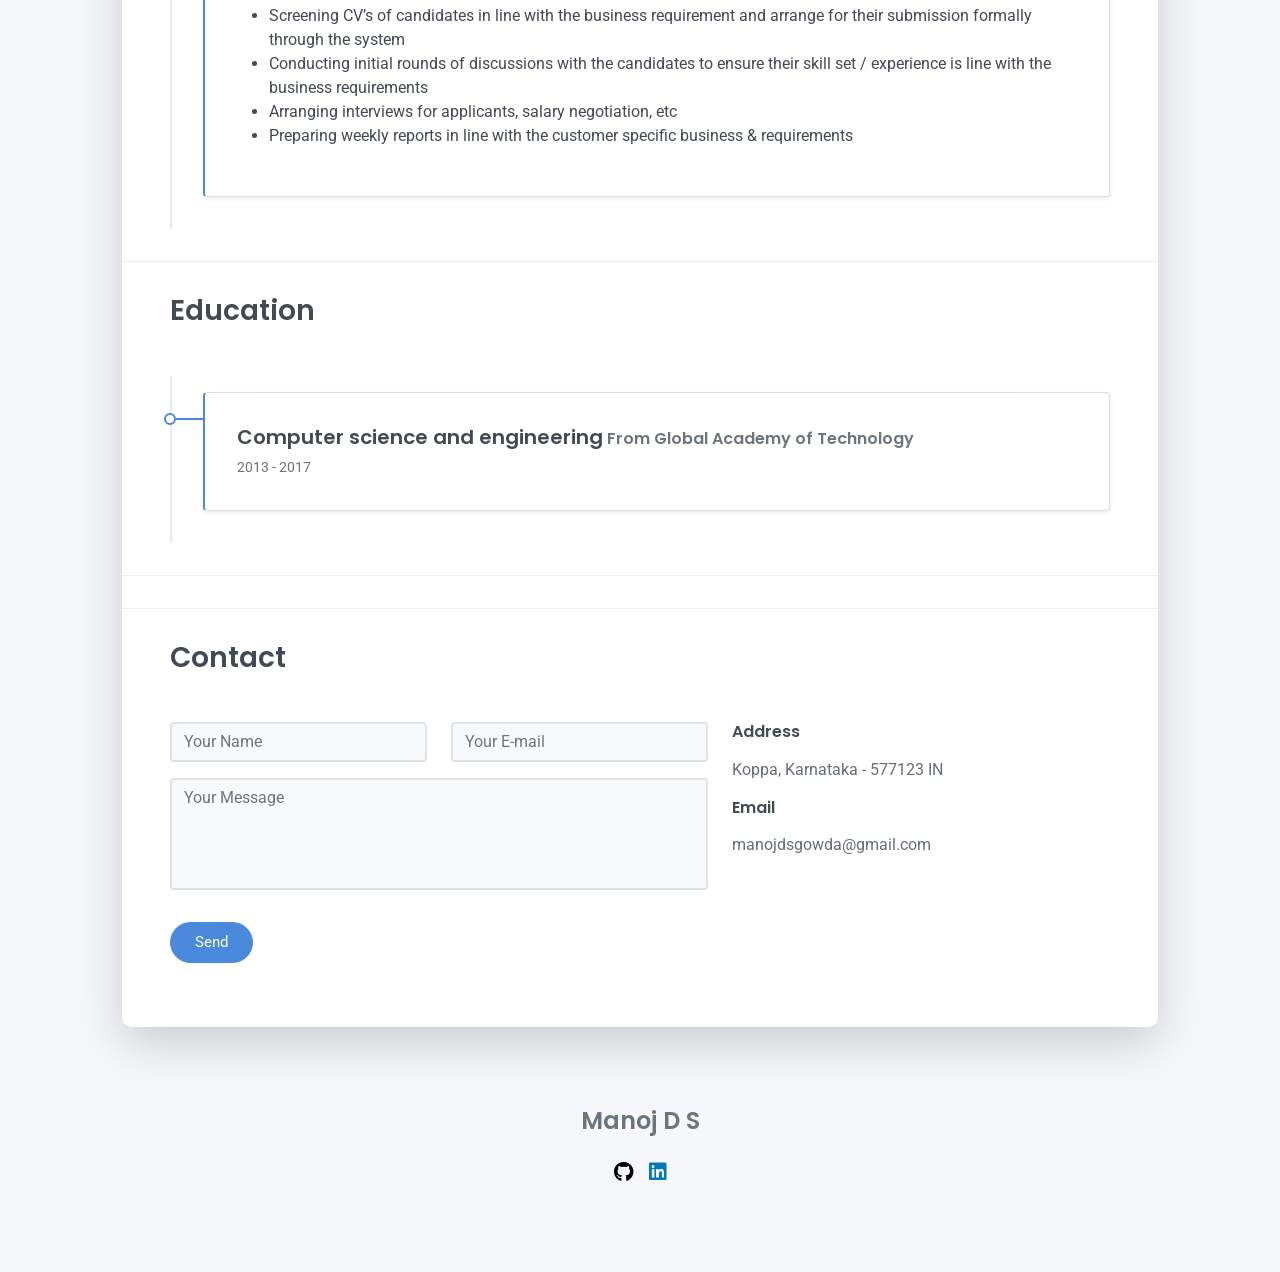
==== commit a7e67895: "image change" ====
--- a/index.html
+++ b/index.html
@@ -1 +1,195 @@
-<!doctype html><html lang="en"><head><meta charset="utf-8"/><link rel="icon" href="/favicon.ico"/><meta name="viewport" content="width=device-width,initial-scale=1"/><meta name="theme-color" content="#000000"/><meta name="description" content="Profile of Ishwar Bhat"/><link rel="preconnect" href="https://fonts.gstatic.com" crossorigin="crossorigin"/><link rel="preload" as="style" href="https://fonts.googleapis.com/css2?family=Poppins:wght@600&amp;family=Roboto:wght@300;400;500;700&amp;display=swap"/><link rel="stylesheet" href="https://fonts.googleapis.com/css2?family=Poppins:wght@600&amp;family=Roboto:wght@300;400;500;700&amp;display=swap" media="print" onload='this.media="all"'/><noscript><link rel="stylesheet" href="https://fonts.googleapis.com/css2?family=Poppins:wght@600&amp;family=Roboto:wght@300;400;500;700&amp;display=swap"/></noscript><link href="static/css/font-awesome/css/all.min.css?ver=1.2.0" rel="stylesheet"/><link href="static/css/bootstrap.min.css?ver=1.2.0" rel="stylesheet"/><link href="static/css/aos.css?ver=1.2.0" rel="stylesheet"/><link href="static/css/main.css?ver=1.2.0" rel="stylesheet"/><link href="static/css/custom-fonts/custom-fonts.css" rel="stylesheet"/><title>Profile</title></head><body id="top"><noscript>You need to enable JavaScript to run this app.</noscript><div id="root"></div><script>!function(e){function r(r){for(var n,i,a=r[0],c=r[1],f=r[2],p=0,s=[];p<a.length;p++)i=a[p],Object.prototype.hasOwnProperty.call(o,i)&&o[i]&&s.push(o[i][0]),o[i]=0;for(n in c)Object.prototype.hasOwnProperty.call(c,n)&&(e[n]=c[n]);for(l&&l(r);s.length;)s.shift()();return u.push.apply(u,f||[]),t()}function t(){for(var e,r=0;r<u.length;r++){for(var t=u[r],n=!0,a=1;a<t.length;a++){var c=t[a];0!==o[c]&&(n=!1)}n&&(u.splice(r--,1),e=i(i.s=t[0]))}return e}var n={},o={1:0},u=[];function i(r){if(n[r])return n[r].exports;var t=n[r]={i:r,l:!1,exports:{}};return e[r].call(t.exports,t,t.exports,i),t.l=!0,t.exports}i.e=function(e){var r=[],t=o[e];if(0!==t)if(t)r.push(t[2]);else{var n=new Promise((function(r,n){t=o[e]=[r,n]}));r.push(t[2]=n);var u,a=document.createElement("script");a.charset="utf-8",a.timeout=120,i.nc&&a.setAttribute("nonce",i.nc),a.src=function(e){return i.p+"static/js/"+({}[e]||e)+"."+{3:"ff2fb2f6"}[e]+".chunk.js"}(e);var c=new Error;u=function(r){a.onerror=a.onload=null,clearTimeout(f);var t=o[e];if(0!==t){if(t){var n=r&&("load"===r.type?"missing":r.type),u=r&&r.target&&r.target.src;c.message="Loading chunk "+e+" failed.\n("+n+": "+u+")",c.name="ChunkLoadError",c.type=n,c.request=u,t[1](c)}o[e]=void 0}};var f=setTimeout((function(){u({type:"timeout",target:a})}),12e4);a.onerror=a.onload=u,document.head.appendChild(a)}return Promise.all(r)},i.m=e,i.c=n,i.d=function(e,r,t){i.o(e,r)||Object.defineProperty(e,r,{enumerable:!0,get:t})},i.r=function(e){"undefined"!=typeof Symbol&&Symbol.toStringTag&&Object.defineProperty(e,Symbol.toStringTag,{value:"Module"}),Object.defineProperty(e,"__esModule",{value:!0})},i.t=function(e,r){if(1&r&&(e=i(e)),8&r)return e;if(4&r&&"object"==typeof e&&e&&e.__esModule)return e;var t=Object.create(null);if(i.r(t),Object.defineProperty(t,"default",{enumerable:!0,value:e}),2&r&&"string"!=typeof e)for(var n in e)i.d(t,n,function(r){return e[r]}.bind(null,n));return t},i.n=function(e){var r=e&&e.__esModule?function(){return e.default}:function(){return e};return i.d(r,"a",r),r},i.o=function(e,r){return Object.prototype.hasOwnProperty.call(e,r)},i.p="/",i.oe=function(e){throw console.error(e),e};var a=this.webpackJsonpmyprofile=this.webpackJsonpmyprofile||[],c=a.push.bind(a);a.push=r,a=a.slice();for(var f=0;f<a.length;f++)r(a[f]);var l=c;t()}([])</script><script src="/static/js/2.5d75e3aa.chunk.js"></script><script src="/static/js/main.1e1d3770.chunk.js"></script></body></html>+<!DOCTYPE html>
+<html lang="en">
+  <head>
+    <meta charset="utf-8" />
+    <link rel="icon" href="/favicon.ico" />
+    <meta name="viewport" content="width=device-width,initial-scale=1" />
+    <meta name="theme-color" content="#000000" />
+    <meta name="description" content="Profile of Ishwar Bhat" />
+    <link
+      rel="preconnect"
+      href="https://fonts.gstatic.com"
+      crossorigin="crossorigin"
+    />
+    <link
+      rel="preload"
+      as="style"
+      href="https://fonts.googleapis.com/css2?family=Poppins:wght@600&amp;family=Roboto:wght@300;400;500;700&amp;display=swap"
+    />
+    <link
+      rel="stylesheet"
+      href="https://fonts.googleapis.com/css2?family=Poppins:wght@600&amp;family=Roboto:wght@300;400;500;700&amp;display=swap"
+      media="print"
+      onload='this.media="all"'
+    />
+    <noscript
+      ><link
+        rel="stylesheet"
+        href="https://fonts.googleapis.com/css2?family=Poppins:wght@600&amp;family=Roboto:wght@300;400;500;700&amp;display=swap"
+    /></noscript>
+    <link
+      href="static/css/font-awesome/css/all.min.css?ver=1.2.0"
+      rel="stylesheet"
+    />
+    <link href="static/css/bootstrap.min.css?ver=1.2.0" rel="stylesheet" />
+    <link href="static/css/aos.css?ver=1.2.0" rel="stylesheet" />
+    <link href="static/css/main.css?ver=1.2.0" rel="stylesheet" />
+    <link href="static/css/custom-fonts/custom-fonts.css" rel="stylesheet" />
+    <title>Profile</title>
+  </head>
+  <body id="top">
+    <noscript>You need to enable JavaScript to run this app.</noscript>
+    <div id="root"></div>
+    <script>
+      !(function (e) {
+        function r(r) {
+          for (
+            var n, i, a = r[0], c = r[1], f = r[2], p = 0, s = [];
+            p < a.length;
+            p++
+          )
+            (i = a[p]),
+              Object.prototype.hasOwnProperty.call(o, i) &&
+                o[i] &&
+                s.push(o[i][0]),
+              (o[i] = 0);
+          for (n in c)
+            Object.prototype.hasOwnProperty.call(c, n) && (e[n] = c[n]);
+          for (l && l(r); s.length; ) s.shift()();
+          return u.push.apply(u, f || []), t();
+        }
+        function t() {
+          for (var e, r = 0; r < u.length; r++) {
+            for (var t = u[r], n = !0, a = 1; a < t.length; a++) {
+              var c = t[a];
+              0 !== o[c] && (n = !1);
+            }
+            n && (u.splice(r--, 1), (e = i((i.s = t[0]))));
+          }
+          return e;
+        }
+        var n = {},
+          o = { 1: 0 },
+          u = [];
+        function i(r) {
+          if (n[r]) return n[r].exports;
+          var t = (n[r] = { i: r, l: !1, exports: {} });
+          return e[r].call(t.exports, t, t.exports, i), (t.l = !0), t.exports;
+        }
+        (i.e = function (e) {
+          var r = [],
+            t = o[e];
+          if (0 !== t)
+            if (t) r.push(t[2]);
+            else {
+              var n = new Promise(function (r, n) {
+                t = o[e] = [r, n];
+              });
+              r.push((t[2] = n));
+              var u,
+                a = document.createElement("script");
+              (a.charset = "utf-8"),
+                (a.timeout = 120),
+                i.nc && a.setAttribute("nonce", i.nc),
+                (a.src = (function (e) {
+                  return (
+                    i.p +
+                    "static/js/" +
+                    ({}[e] || e) +
+                    "." +
+                    { 3: "ff2fb2f6" }[e] +
+                    ".chunk.js"
+                  );
+                })(e));
+              var c = new Error();
+              u = function (r) {
+                (a.onerror = a.onload = null), clearTimeout(f);
+                var t = o[e];
+                if (0 !== t) {
+                  if (t) {
+                    var n = r && ("load" === r.type ? "missing" : r.type),
+                      u = r && r.target && r.target.src;
+                    (c.message =
+                      "Loading chunk " +
+                      e +
+                      " failed.\n(" +
+                      n +
+                      ": " +
+                      u +
+                      ")"),
+                      (c.name = "ChunkLoadError"),
+                      (c.type = n),
+                      (c.request = u),
+                      t[1](c);
+                  }
+                  o[e] = void 0;
+                }
+              };
+              var f = setTimeout(function () {
+                u({ type: "timeout", target: a });
+              }, 12e4);
+              (a.onerror = a.onload = u), document.head.appendChild(a);
+            }
+          return Promise.all(r);
+        }),
+          (i.m = e),
+          (i.c = n),
+          (i.d = function (e, r, t) {
+            i.o(e, r) ||
+              Object.defineProperty(e, r, { enumerable: !0, get: t });
+          }),
+          (i.r = function (e) {
+            "undefined" != typeof Symbol &&
+              Symbol.toStringTag &&
+              Object.defineProperty(e, Symbol.toStringTag, { value: "Module" }),
+              Object.defineProperty(e, "__esModule", { value: !0 });
+          }),
+          (i.t = function (e, r) {
+            if ((1 & r && (e = i(e)), 8 & r)) return e;
+            if (4 & r && "object" == typeof e && e && e.__esModule) return e;
+            var t = Object.create(null);
+            if (
+              (i.r(t),
+              Object.defineProperty(t, "default", { enumerable: !0, value: e }),
+              2 & r && "string" != typeof e)
+            )
+              for (var n in e)
+                i.d(
+                  t,
+                  n,
+                  function (r) {
+                    return e[r];
+                  }.bind(null, n)
+                );
+            return t;
+          }),
+          (i.n = function (e) {
+            var r =
+              e && e.__esModule
+                ? function () {
+                    return e.default;
+                  }
+                : function () {
+                    return e;
+                  };
+            return i.d(r, "a", r), r;
+          }),
+          (i.o = function (e, r) {
+            return Object.prototype.hasOwnProperty.call(e, r);
+          }),
+          (i.p = "/"),
+          (i.oe = function (e) {
+            throw (console.error(e), e);
+          });
+        var a = (this.webpackJsonpmyprofile = this.webpackJsonpmyprofile || []),
+          c = a.push.bind(a);
+        (a.push = r), (a = a.slice());
+        for (var f = 0; f < a.length; f++) r(a[f]);
+        var l = c;
+        t();
+      })([]);
+    </script>
+    <script src="/static/js/2.5d75e3aa.chunk.js"></script>
+    <script src="/static/js/main.1e1d3770.chunk.js"></script>
+  </body>
+</html>
--- a/static/css/main.css
+++ b/static/css/main.css
@@ -117,7 +117,7 @@
   /* Safari 6.0 - 9.0 */
   width: 160px;
   height: 180px;
-  filter: grayscale(100%);
+  /*filter: grayscale(100%);*/
   border-radius: 50%;
 }
 
